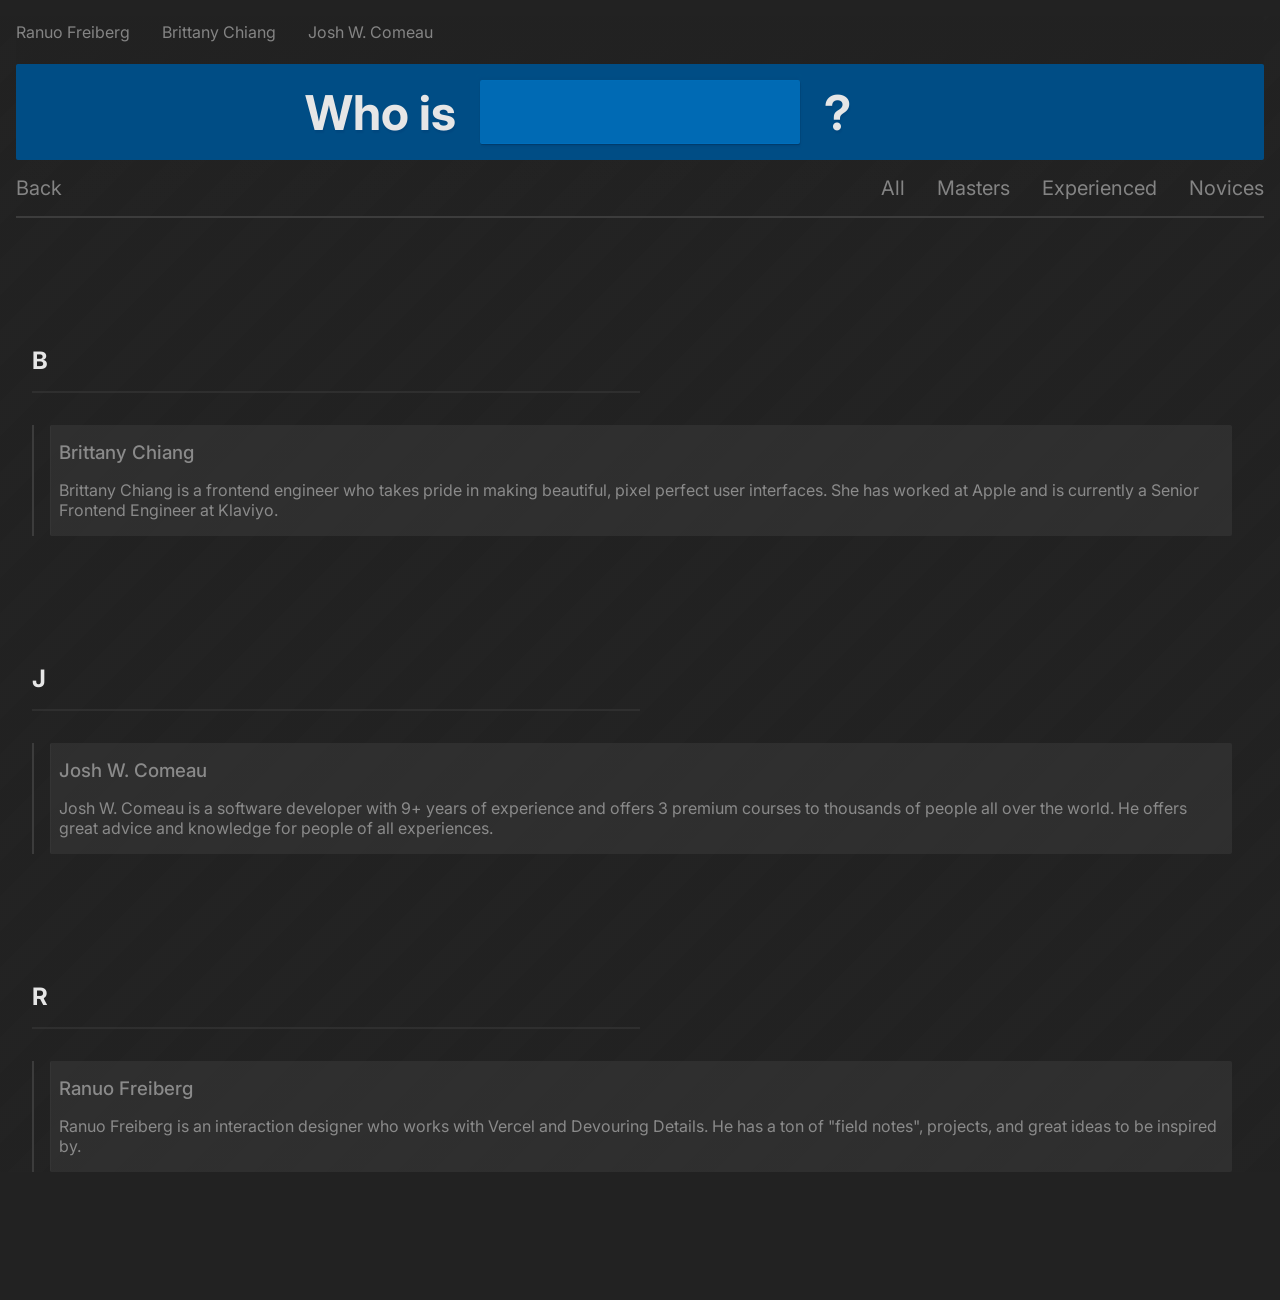
==== pages/results.html @ 2790e63b "Made the basic structure for the website started on some logic containing daily source-otd and the n" ====
<!DOCTYPE html>
<html lang="en">
<head>
   <meta charset="UTF-8">
   <meta name="viewport" content="width=device-width, initial-scale=1.0">
   <link rel="stylesheet" href="../css/global.css">
   <link rel="stylesheet" href="../css/results.css">
   <link rel="preconnect" href="https://fonts.googleapis.com">
   <link rel="preconnect" href="https://fonts.gstatic.com" crossorigin>
   <link href="https://fonts.googleapis.com/css2?family=Inter:ital,opsz,wght@0,14..32,100..900;1,14..32,100..900&display=swap" rel="stylesheet">
   <title>The Source Book</title>
</head>
<body>
   <div class="backdrop"></div>
   <div class="page">
      <div class="top-container">
         <div class="name-bar"><span></span></div>
         <div class="source-search-wrapper">
            <div class="source-search">
               <h1>
                  <span>Who is</span>
                  <input type="text">
                  <span>?</span>
               </h1>
            </div>
         </div>
         <nav>
            <a class="back" href="../index.html">Back</a>
            <div class="filters">
               <a class="chosen">All</a>
               <a>Masters</a>
               <a>Experienced</a>
               <a>Novices</a>
            </div>
         </nav>
      </div>
      <section>
         <div class="initial-container" data-initial="b">
            <h2>B</h2>
            <div class="line"></div>
            <ul>
               <li id="Brittany Chiang">
                  <h3><a href="https://brittanychiang.com/" target="_blank">Brittany Chiang</a></h3>
                  <p class="short-info">Brittany Chiang is a frontend engineer who takes pride in making beautiful, pixel perfect user interfaces. She has worked at Apple and is currently a Senior Frontend Engineer at Klaviyo.</p>
               </li>
            </ul>
         </div>
         <div class="initial-container" data-initial="j">
            <h2>J</h2>
            <div class="line"></div>
            <ul>
               <li id="Josh W. Comeau">
                  <h3><a href="https://www.joshwcomeau.com/" target="_blank">Josh W. Comeau</a></h3>
                  <p class="short-info">Josh W. Comeau is a software developer with <span class="experience-years" dataset-year="2007">9+</span> years of experience and offers 3 premium courses to thousands of people all over the world. He offers great advice and knowledge for people of all experiences.</p>
               </li>
            </ul>
         </div>
         <div class="initial-container" data-initial="r">
            <h2>R</h2>
            <div class="line"></div>
            <ul>
               <li id="Ranuo Freiberg">
                  <h3><a href="https://rauno.me/" target="_blank">Ranuo Freiberg</a></h3>
                  <p class="short-info">Ranuo Freiberg is an interaction designer who works with Vercel and Devouring Details. He has a ton of "field notes", projects, and great ideas to be inspired by.</p>
               </li>
            </ul>
         </div>
      </section>
   </div>
   <script src="../js/resultsScript.js"></script>
</body>
</html>
---- css/global.css ----
* {
   margin: 0;
   padding: 0;
   box-sizing: border-box;
   font-family: "Inter", system-ui, -apple-system, "Segoe UI", Arial, Helvetica, sans-serif;
}

html {
   scroll-behavior: smooth;
   scroll-padding-top: 80px;
}

:root {
   --background-dark: oklch(0.25 0 6);
   --background-light: oklch(0.255 0 6);

   --border-color: oklch(from var(--background-light) calc(l + 0.1) c h);

   --theme-middle: oklch(from var(--theme-base) calc(l + 0.5) calc(c + 0.16) h);
   --theme-dark: oklch(from var(--theme-base) calc(l + 0.4) calc(c + 0.13) h);
   --theme-base: oklch(0 0 240);

   --b: 2px;

   --text-color: oklch(0.925 0 39);

   --ease-out: cubic-bezier(0.13, 0.99, 0.5, 0.996);
   --ease-in: cubic-bezier(0.865, 0.007, 0.501, -0.002);
}

body {
   background-color: var(--background-dark);
   position: relative;
   min-height: 100vh;
}
.backdrop {
   position: absolute;
   width: 100%;
   height: 100%;
   background: repeating-linear-gradient(
      -45deg,
      var(--background-dark),
      var(--background-dark) 25px,
      var(--background-light) 25px,
      var(--background-light) 50px
   );
   z-index: -1;
}

h1, h2, h3,
p, li {
   color: var(--text-color);
}
a {
   position: relative;
   color: oklch(from var(--text-color) l c h / 0.5);
   text-decoration: none;
   transition: color 400ms var(--ease-in);
   cursor: pointer;
}
a:before {
   content: "";
   position: absolute;
   width: 100%;
   height: 0.1rem;
   bottom: 0;
   background-color: oklch(from var(--text-color) l c h / 0.5);
   transform: scaleX(0%);
   transition: transform 400ms var(--ease-in);
}
a:hover {
   color: oklch(from var(--text-color) l c h);
   transition: color 200ms var(--ease-out);
}
a:hover:before {
   transform: scaleX(100%);
   transition: transform 200ms var(--ease-out);
}

.page {
   position: relative;
   margin: 16px;
   border-radius: var(--b);
   /* background-color: oklch(from var(--background-light) calc(l + 0.1) calc(c * 0.5) h / 0.3); */
}

/* ------------------------------- name bar ------------------------------ */

.name-bar {
   display: flex;
   width: 100%;
   height: 2rem;
   overflow: hidden;
   white-space: nowrap;
   align-items: center;
}
.name-bar span {
   display: flex;
   gap: 32px;
}
.name-bar span a {
   font-size: 1rem;
   font-weight: 400;
}

/* ------------------------------ top-container ----------------------------- */

.top-container {
   display: flex;
   flex-direction: column;
   gap: 16px 0;
   background: linear-gradient(
      to bottom,
      var(--background-dark) 10%,
      transparent
   );
   border-bottom: 2px solid var(--border-color);
   padding-bottom: 16px;
}

/* ------------------------------ source search ----------------------------- */

.source-search-wrapper {
   display: flex;
   justify-content: center;
}
.source-search {
   flex: 1;
   border-radius: var(--b);
   padding: 16px;
   background-color: var(--theme-dark);
}
.source-search h1 {
   display: grid;
   grid-template-columns: 1fr 20rem 1fr;
   justify-items: center;
   align-items: center;
   gap: 24px;
   margin: auto;
   font-size: 3rem;
   text-shadow: 1px 3px 2px oklch(from var(--theme-dark) calc(l - 0.02) c h);
}
.source-search h1 :nth-child(1) {
   justify-self: end;
}
.source-search h1 :nth-child(3) {
   justify-self: start;
}
.source-search input {
   width: 100%;
   height: 4rem;
   font-size: clamp(1rem, 10vw, 3rem);
   background-color: var(--theme-middle);
   box-shadow: 
      0.3px 1px 1px oklch(from var(--theme-base) calc(l + 0.28) calc(c + 0.1) h / 0.5),
      1px 3px 3px oklch(from var(--theme-base) calc(l + 0.38) calc(c + 0.13) h / 0.9),
      -1px -3px 3px oklch(from var(--theme-base) calc(l + 0.38) calc(c + 0.13) h / 0.3);
   border-radius: var(--b);
   border: none;
   border-top: 1px solid oklch(from var(--theme-base) calc(l + 0.58) calc(c + 0.18) h / 0.1);
   border-bottom: 1px solid oklch(from var(--theme-base) calc(l + 0.58) calc(c + 0.18) h / 0.2);
   padding: 4px;
}

/* ----------------------------------- nav ---------------------------------- */

nav {
   display: flex;
   flex-wrap: wrap;
   justify-content: space-between;
   gap: 16px 32px;
}
.filters {
   display: flex;
   flex-wrap: wrap;
   gap: inherit;
}
nav a {
   font-size: clamp(1rem, 5vw, 1.25rem);
}
nav a.back {
   margin-right: 3rem;
}

/* ---------------------------------- line ---------------------------------- */

.line {
   width: 100%;
   height: 2px;
   margin: 16px 0;
   background-color: oklch(from var(--border-color) l c h / 0.5);
}

/* --------------------------------- @media --------------------------------- */

@media screen and (width <= 734px) {
   .source-search h1 {
      grid-template-columns: 1fr 2rem;
      grid-template-areas: 
         "first-h1 first-h1"
         "source-input second-h1";
   }
   .source-search h1 :nth-child(1) {
      grid-area: first-h1;
      justify-self: center;
   }
   .source-search h1 :nth-child(3) {
      grid-area: second-h1;
   }
   .source-search input {
      grid-area: source-input;
   }
}
---- css/results.css ----
/* --------------------------------- section -------------------------------- */

section {
   margin: 64px 16px;
}
.initial-container {
   margin: 128px 0;
}
ul {
   display: flex;
   flex-direction: column;
   gap: 32px;
   margin: 32px 0;
   padding: 0 16px;
   border-left: 2px solid var(--border-color);
}
li {
   border-radius: var(--b);
   border-left: 1px solid oklch(from var(--border-color) l c h / 0.5);
   padding: 16px 8px;
   background-color: oklch(from var(--background-light) calc(l + 0.1) c h / 0.5);
   list-style-type: none;
}
li p.short-info {
   color: oklch(from var(--text-color) l c h / 0.5);
   transition: color 400ms var(--ease-in);
}
li:hover p,
li:hover a {
   color: var(--text-color);
   transition: color 200ms var(--ease-out);
}
h3 {
   display: inline-block;
   font-weight: 500;
   margin-bottom: 16px;
}

.line {
   max-width: 50%;
}

/* --------------------------------- @media --------------------------------- */

@media screen and (width <= 400px) {
   section {
      margin: 64px 0;
   }
}
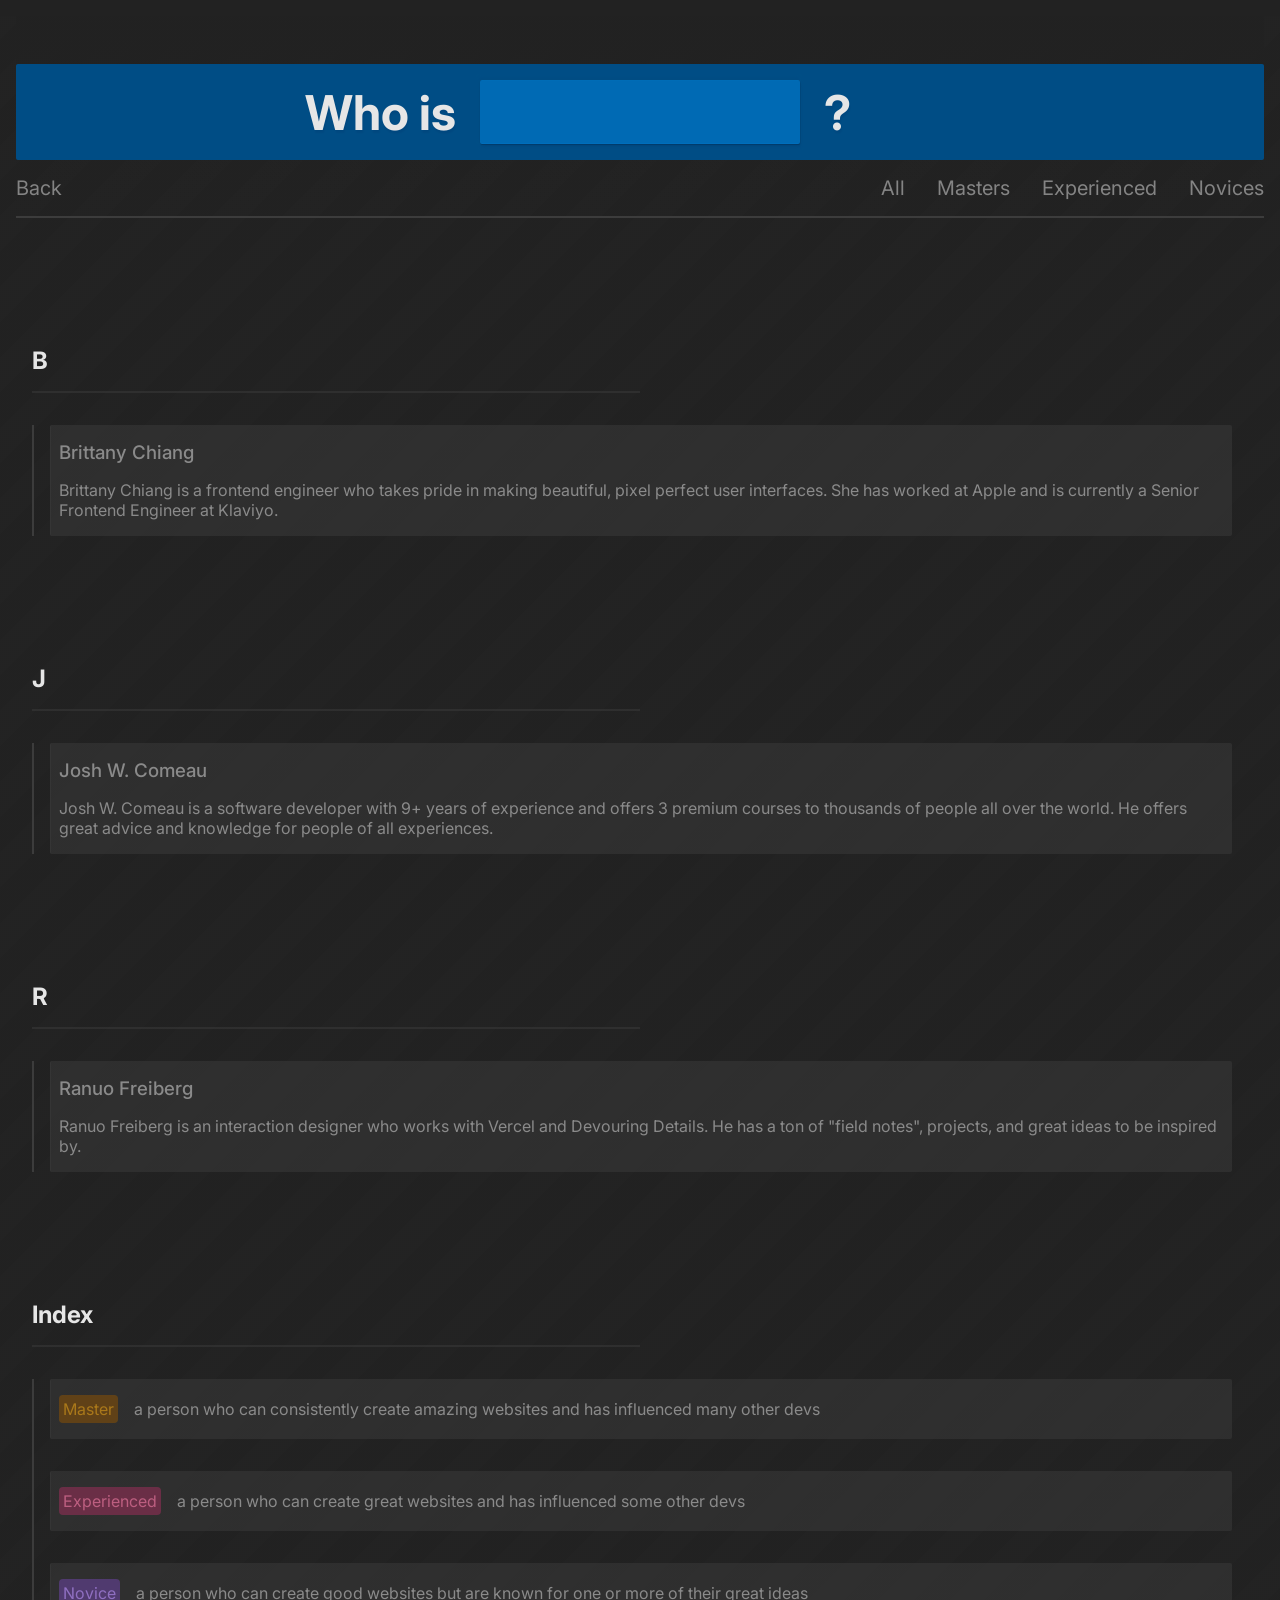
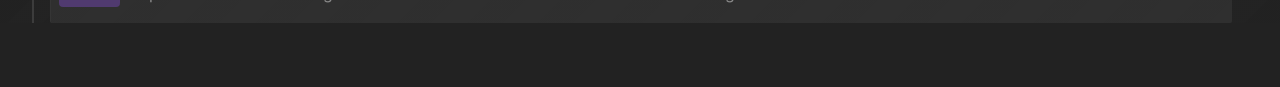
==== commit 3cfdc794: "added tags to the page and started working on putting the filters in a drop-down menu below 550px" ====
--- a/pages/results.html
+++ b/pages/results.html
@@ -41,6 +41,9 @@
             <ul>
                <li id="Brittany Chiang">
                   <h3><a href="https://brittanychiang.com/" target="_blank">Brittany Chiang</a></h3>
+                  <div class="tags">
+                     <div><p></p></div>
+                  </div>
                   <p class="short-info">Brittany Chiang is a frontend engineer who takes pride in making beautiful, pixel perfect user interfaces. She has worked at Apple and is currently a Senior Frontend Engineer at Klaviyo.</p>
                </li>
             </ul>
@@ -66,6 +69,15 @@
             </ul>
          </div>
       </section>
+      <section class="index">
+         <h2>Index</h2>
+         <div class="line"></div>
+         <ul>
+            <li><div class="master tag"><p>Master</p></div> <p> a person who can consistently create amazing websites and has influenced many other devs</p></li>
+            <li><div class="experienced tag"><p>Experienced</p></div> <p> a person who can create great websites and has influenced some other devs</p></li>
+            <li><div class="novice tag"><p>Novice</p></div> <p> a person who can create good websites but are known for one or more of their great ideas</p></li>
+         </ul>
+      </section>
    </div>
    <script src="../js/resultsScript.js"></script>
 </body>
--- a/css/results.css
+++ b/css/results.css
@@ -21,7 +21,8 @@
    background-color: oklch(from var(--background-light) calc(l + 0.1) c h / 0.5);
    list-style-type: none;
 }
-li p.short-info {
+li p.short-info,
+.index p {
    color: oklch(from var(--text-color) l c h / 0.5);
    transition: color 400ms var(--ease-in);
 }
@@ -29,6 +30,13 @@
 li:hover a {
    color: var(--text-color);
    transition: color 200ms var(--ease-out);
+}
+li:hover .tag {
+   background-color: oklch(from var(--background-color) l c h);
+   transition: background-color 200ms var(--ease-out);
+}
+li:hover .tag p {
+   color: oklch(from var(--background-color) calc(l + 0.3) c h);
 }
 h3 {
    display: inline-block;
@@ -40,8 +48,55 @@
    max-width: 50%;
 }
 
+/* ------------------------------ index / tags ------------------------------ */
+
+.index li {
+   display: flex;
+   align-items: center;
+   gap: 16px;
+}
+.tag {
+   display: inline-block;
+   border-radius: 4px;
+   padding: 4px;
+   transition: background-color 400ms var(--ease-in);
+}
+.tag p {
+   color: oklch(from var(--background-color) calc(l + 0.3) c h / 0.5);
+}
+.master {
+   --background-color: oklch(from var(--theme-middle) l c calc(h - h + 80));
+   background-color: oklch(from var(--background-color) l c h / 0.5);
+}
+.experienced {
+   --background-color: oklch(from var(--theme-middle) l c calc(h - h));
+   background-color: oklch(from var(--background-color) l c h / 0.5);
+}
+.novice {
+   --background-color: oklch(from var(--theme-middle) l c calc(h - h + 300));
+   background-color: oklch(from var(--background-color) l c h / 0.5);
+}
+
 /* --------------------------------- @media --------------------------------- */
 
+/* make it so that the filters are in a drop-down menu below 550px */
+
+@media screen and (width <= 550px) {
+   .filters {
+      position: absolute;
+      flex-wrap: nowrap;
+      flex-direction: column;
+      align-items: flex-end;
+   }
+   .filters a {
+      width: fit-content;
+   }
+}
+@media screen and (width <= 500px) {
+   .index li {
+      flex-wrap: wrap;
+   }
+}
 @media screen and (width <= 400px) {
    section {
       margin: 64px 0;
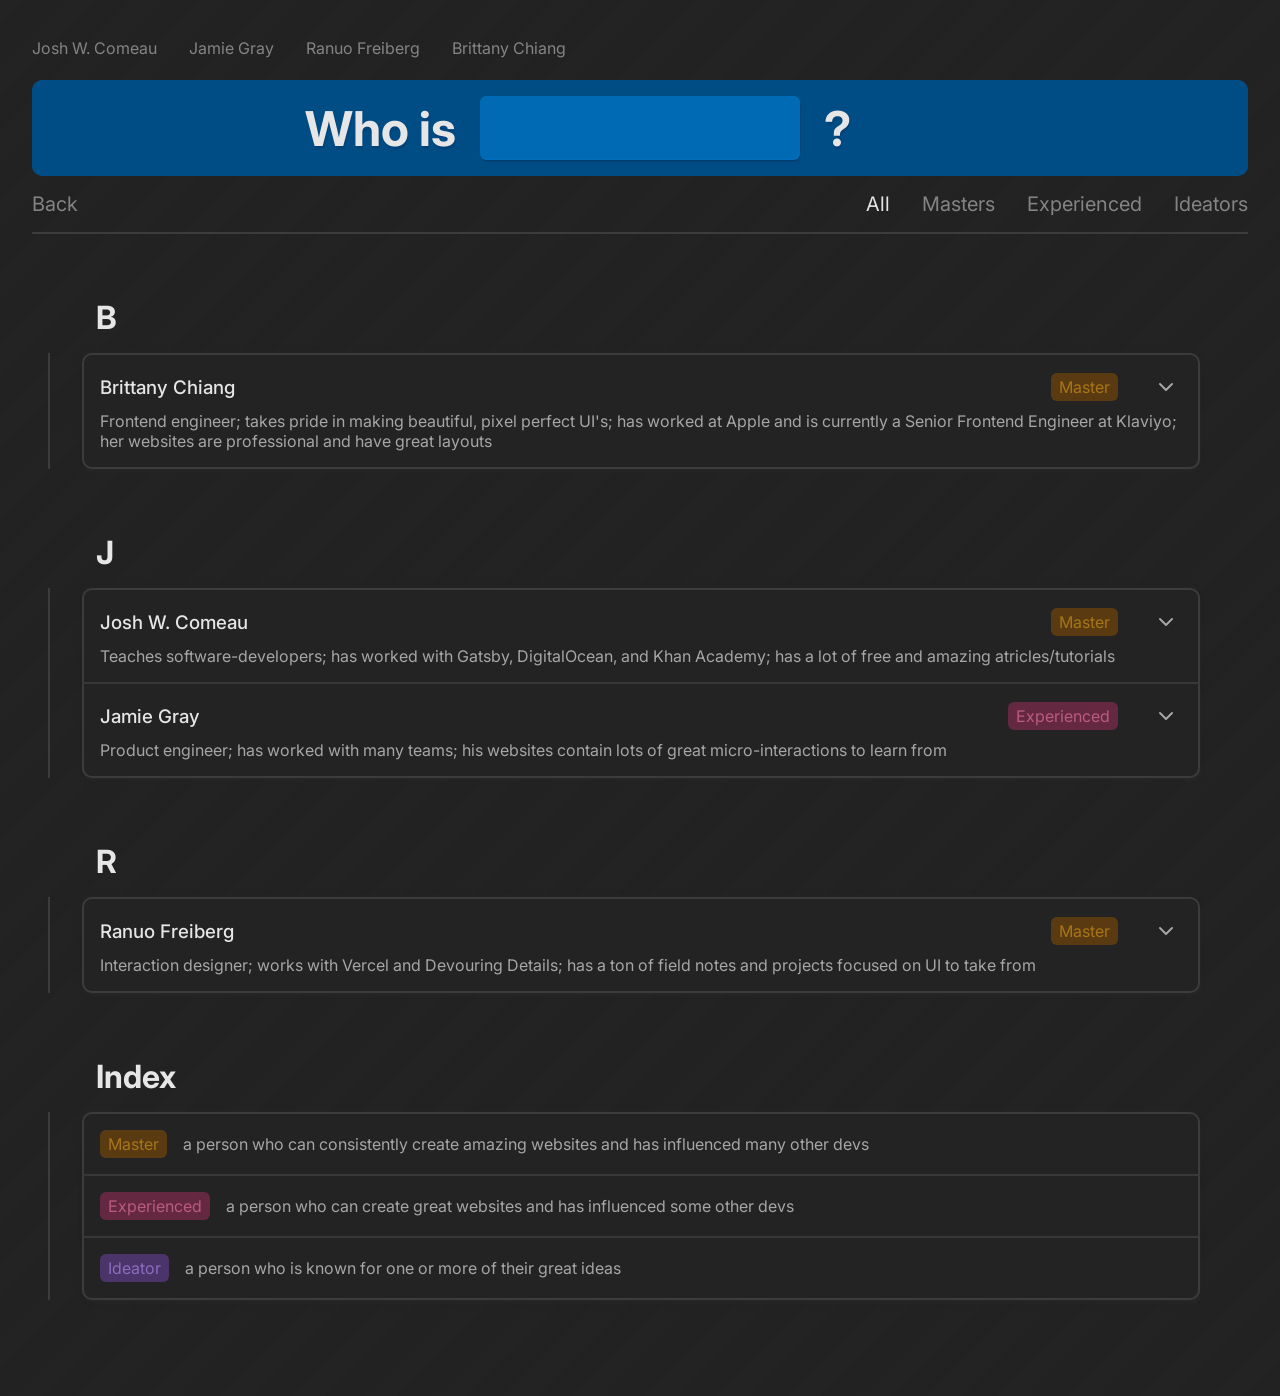
==== commit 2b24fdc6: "Rehauled the design, heavily inspired by Apple Music I changed the entire feel of the website to fee" ====
--- a/pages/results.html
+++ b/pages/results.html
@@ -30,52 +30,89 @@
                <a class="chosen">All</a>
                <a>Masters</a>
                <a>Experienced</a>
-               <a>Novices</a>
+               <a>Ideators</a>
             </div>
          </nav>
       </div>
-      <section>
+      <section class="people">
          <div class="initial-container" data-initial="b">
             <h2>B</h2>
-            <div class="line"></div>
             <ul>
-               <li id="Brittany Chiang">
-                  <h3><a href="https://brittanychiang.com/" target="_blank">Brittany Chiang</a></h3>
-                  <div class="tags">
-                     <div><p></p></div>
+               <li id="brittany-chiang">
+                  <div class="list-top-bar">
+                     <h3><a href="https://brittanychiang.com/" target="_blank">Brittany Chiang</a></h3>
+                     <div class="more-info-container">
+                        <div class="master tag"><p>Master</p></div>
+                        <div class="chevron">
+                           <svg xmlns="http://www.w3.org/2000/svg" viewBox="0 0 24 24">
+                              <path d="m6 9 6 6 6-6"/>
+                           </svg>
+                        </div>
+                     </div>
                   </div>
-                  <p class="short-info">Brittany Chiang is a frontend engineer who takes pride in making beautiful, pixel perfect user interfaces. She has worked at Apple and is currently a Senior Frontend Engineer at Klaviyo.</p>
+                  <p class="short-info">Frontend engineer; takes pride in making beautiful, pixel perfect UI's; has worked at Apple and is currently a Senior Frontend Engineer at Klaviyo; her websites are professional and have great layouts</p>
                </li>
             </ul>
          </div>
          <div class="initial-container" data-initial="j">
             <h2>J</h2>
-            <div class="line"></div>
             <ul>
-               <li id="Josh W. Comeau">
-                  <h3><a href="https://www.joshwcomeau.com/" target="_blank">Josh W. Comeau</a></h3>
-                  <p class="short-info">Josh W. Comeau is a software developer with <span class="experience-years" dataset-year="2007">9+</span> years of experience and offers 3 premium courses to thousands of people all over the world. He offers great advice and knowledge for people of all experiences.</p>
+               <li id="josh-w-comeau">
+                  <div class="list-top-bar">
+                     <h3><a href="https://www.joshwcomeau.com/" target="_blank">Josh W. Comeau</a></h3>
+                     <div class="more-info-container">
+                        <div class="master tag"><p>Master</p></div>
+                        <div class="chevron">
+                           <svg xmlns="http://www.w3.org/2000/svg" viewBox="0 0 24 24">
+                              <path d="m6 9 6 6 6-6"/>
+                           </svg>
+                        </div>
+                     </div>
+                  </div>
+                  <p class="short-info">Teaches software-developers; has worked with Gatsby, DigitalOcean, and Khan Academy; has a lot of free and amazing atricles/tutorials</p>
+               </li>
+               <li id="jamie-gray">
+                  <div class="list-top-bar">
+                     <h3><a href="https://www.jamiegray.net/" target="_blank">Jamie Gray</a></h3>
+                     <div class="more-info-container">
+                        <div class="experienced tag"><p>Experienced</p></div>
+                        <div class="chevron">
+                           <svg xmlns="http://www.w3.org/2000/svg" viewBox="0 0 24 24">
+                              <path d="m6 9 6 6 6-6"/>
+                           </svg>
+                        </div>
+                     </div>
+                  </div>
+                  <p class="short-info">Product engineer; has worked with many teams; his websites contain lots of great micro-interactions to learn from</p>
                </li>
             </ul>
          </div>
          <div class="initial-container" data-initial="r">
             <h2>R</h2>
-            <div class="line"></div>
             <ul>
-               <li id="Ranuo Freiberg">
-                  <h3><a href="https://rauno.me/" target="_blank">Ranuo Freiberg</a></h3>
-                  <p class="short-info">Ranuo Freiberg is an interaction designer who works with Vercel and Devouring Details. He has a ton of "field notes", projects, and great ideas to be inspired by.</p>
+               <li id="ranuo-freiberg">
+                  <div class="list-top-bar">
+                     <h3><a href="https://rauno.me/" target="_blank">Ranuo Freiberg</a></h3>
+                     <div class="more-info-container">
+                        <div class="master tag"><p>Master</p></div>
+                        <div class="chevron">
+                           <svg xmlns="http://www.w3.org/2000/svg" viewBox="0 0 24 24">
+                              <path d="m6 9 6 6 6-6"/>
+                           </svg>
+                        </div>
+                     </div>
+                  </div>
+                  <p class="short-info">Interaction designer; works with Vercel and Devouring Details; has a ton of field notes and projects focused on UI to take from</p>
                </li>
             </ul>
          </div>
       </section>
       <section class="index">
          <h2>Index</h2>
-         <div class="line"></div>
          <ul>
             <li><div class="master tag"><p>Master</p></div> <p> a person who can consistently create amazing websites and has influenced many other devs</p></li>
             <li><div class="experienced tag"><p>Experienced</p></div> <p> a person who can create great websites and has influenced some other devs</p></li>
-            <li><div class="novice tag"><p>Novice</p></div> <p> a person who can create good websites but are known for one or more of their great ideas</p></li>
+            <li><div class="ideator tag"><p>Ideator</p></div> <p> a person who is known for one or more of their great ideas</p></li>
          </ul>
       </section>
    </div>
--- a/css/global.css
+++ b/css/global.css
@@ -29,9 +29,11 @@
 }
 
 body {
+   position: relative;
+   display: flex;
+   justify-content: center;
+   min-height: 100vh;
    background-color: var(--background-dark);
-   position: relative;
-   min-height: 100vh;
 }
 .backdrop {
    position: absolute;
@@ -79,7 +81,9 @@
 
 .page {
    position: relative;
-   margin: 16px;
+   max-width: 1300px;
+   flex: 1;
+   margin: 32px;
    border-radius: var(--b);
    /* background-color: oklch(from var(--background-light) calc(l + 0.1) calc(c * 0.5) h / 0.3); */
 }
@@ -109,11 +113,6 @@
    display: flex;
    flex-direction: column;
    gap: 16px 0;
-   background: linear-gradient(
-      to bottom,
-      var(--background-dark) 10%,
-      transparent
-   );
    border-bottom: 2px solid var(--border-color);
    padding-bottom: 16px;
 }
@@ -126,19 +125,20 @@
 }
 .source-search {
    flex: 1;
-   border-radius: var(--b);
+   border-radius: 10px;
    padding: 16px;
    background-color: var(--theme-dark);
 }
 .source-search h1 {
    display: grid;
+   white-space: nowrap;
    grid-template-columns: 1fr 20rem 1fr;
    justify-items: center;
    align-items: center;
    gap: 24px;
    margin: auto;
    font-size: 3rem;
-   text-shadow: 1px 3px 2px oklch(from var(--theme-dark) calc(l - 0.02) c h);
+   text-shadow: 1px 3px 2px oklch(from var(--theme-dark) calc(l - 0.04) c h);
 }
 .source-search h1 :nth-child(1) {
    justify-self: end;
@@ -155,7 +155,7 @@
       0.3px 1px 1px oklch(from var(--theme-base) calc(l + 0.28) calc(c + 0.1) h / 0.5),
       1px 3px 3px oklch(from var(--theme-base) calc(l + 0.38) calc(c + 0.13) h / 0.9),
       -1px -3px 3px oklch(from var(--theme-base) calc(l + 0.38) calc(c + 0.13) h / 0.3);
-   border-radius: var(--b);
+   border-radius: 6px;
    border: none;
    border-top: 1px solid oklch(from var(--theme-base) calc(l + 0.58) calc(c + 0.18) h / 0.1);
    border-bottom: 1px solid oklch(from var(--theme-base) calc(l + 0.58) calc(c + 0.18) h / 0.2);
@@ -194,6 +194,9 @@
 /* --------------------------------- @media --------------------------------- */
 
 @media screen and (width <= 734px) {
+   .page {
+      margin: 16px;
+   }
    .source-search h1 {
       grid-template-columns: 1fr 2rem;
       grid-template-areas: 
--- a/css/results.css
+++ b/css/results.css
@@ -1,47 +1,99 @@
+.chosen {
+   color: oklch(from var(--text-color) l c h);
+}
+
 /* --------------------------------- section -------------------------------- */
 
 section {
    margin: 64px 16px;
 }
+
 .initial-container {
-   margin: 128px 0;
+   margin: 64px 0;
+}
+section h2 {
+   font-size: 2rem;
+   margin-left: 48px;
 }
 ul {
    display: flex;
    flex-direction: column;
-   gap: 32px;
-   margin: 32px 0;
-   padding: 0 16px;
+   margin: 16px 0;
+   padding: 0 32px;
    border-left: 2px solid var(--border-color);
 }
+ul li:first-child {
+   border-radius: 10px 10px 0 0;
+   border-top: 2px solid var(--border-color)
+}
+ul li:last-child {
+   border-radius: 0 0 10px 10px;
+}
+ul li:only-child {
+   border-radius: 10px;
+}
 li {
-   border-radius: var(--b);
-   border-left: 1px solid oklch(from var(--border-color) l c h / 0.5);
-   padding: 16px 8px;
-   background-color: oklch(from var(--background-light) calc(l + 0.1) c h / 0.5);
+   border: 2px solid var(--border-color);
+   border-top: none;
+   padding: 16px;
+   background-color: oklch(from var(--background-light) l c h);
    list-style-type: none;
+   box-shadow: 
+      0.3px 1px 1px oklch(from var(--background-light) calc(l + 0.03) c h / 0.3),
+      1px 3px 3px oklch(from var(--background-light) calc(l + 0.04) c h / 0.4),
+      -1px -3px 3px oklch(from var(--background-light) calc(l + 0.04) c h / 0.2);
+}
+li:hover {
+   background-color: oklch(from var(--background-light) calc(l + 0.005) c h);
+}
+.list-top-bar {
+   margin-bottom: 8px;
+}
+.list-top-bar,
+li .more-info-container {
+   display: flex;
+   flex-wrap: wrap;
+   gap: 8px 32px;
+   justify-content: space-between;
+   align-items: center;
+}
+li a {
+   color: var(--text-color);
 }
 li p.short-info,
 .index p {
-   color: oklch(from var(--text-color) l c h / 0.5);
+   color: oklch(from var(--text-color) calc(l - 0.2) c h);
    transition: color 400ms var(--ease-in);
 }
-li:hover p,
-li:hover a {
-   color: var(--text-color);
+li .chevron {
+   display: flex;
+   width: 32px;
+   height: 32px;
+   padding: 4px;
+}
+li .chevron svg {
+   stroke: oklch(from var(--text-color) calc(l - 0.2) c h);
+   stroke-width: 2px;
+   fill: none;
+   stroke-linecap: round;
+   stroke-linejoin: round;
+   transition: stroke 400ms var(--ease-in);
+}
+li .chevron:hover svg {
+   stroke: oklch(from var(--text-color) calc(l - 0) c h);
+   transition: stroke 200ms var(--ease-out);
+}
+li:hover .tag p {
+   color: oklch(from var(--background-color) calc(l + 0.3) c h);
    transition: color 200ms var(--ease-out);
 }
 li:hover .tag {
    background-color: oklch(from var(--background-color) l c h);
    transition: background-color 200ms var(--ease-out);
 }
-li:hover .tag p {
-   color: oklch(from var(--background-color) calc(l + 0.3) c h);
-}
 h3 {
    display: inline-block;
    font-weight: 500;
-   margin-bottom: 16px;
 }
 
 .line {
@@ -57,12 +109,14 @@
 }
 .tag {
    display: inline-block;
-   border-radius: 4px;
-   padding: 4px;
+   height: fit-content;
+   border-radius: 6px;
+   padding: 4px 8px;
    transition: background-color 400ms var(--ease-in);
 }
 .tag p {
    color: oklch(from var(--background-color) calc(l + 0.3) c h / 0.5);
+   transition: color 400ms var(--ease-in);
 }
 .master {
    --background-color: oklch(from var(--theme-middle) l c calc(h - h + 80));
@@ -72,7 +126,7 @@
    --background-color: oklch(from var(--theme-middle) l c calc(h - h));
    background-color: oklch(from var(--background-color) l c h / 0.5);
 }
-.novice {
+.ideator {
    --background-color: oklch(from var(--theme-middle) l c calc(h - h + 300));
    background-color: oklch(from var(--background-color) l c h / 0.5);
 }
@@ -91,6 +145,10 @@
    .filters a {
       width: fit-content;
    }
+   li .more-info-container {
+      flex-basis: 100%;
+      gap: 16px;
+   }
 }
 @media screen and (width <= 500px) {
    .index li {
@@ -101,4 +159,10 @@
    section {
       margin: 64px 0;
    }
+   section h2 {
+      margin-left: 32px;
+   }
+   ul {
+      padding: 0 16px;
+   }
 }
